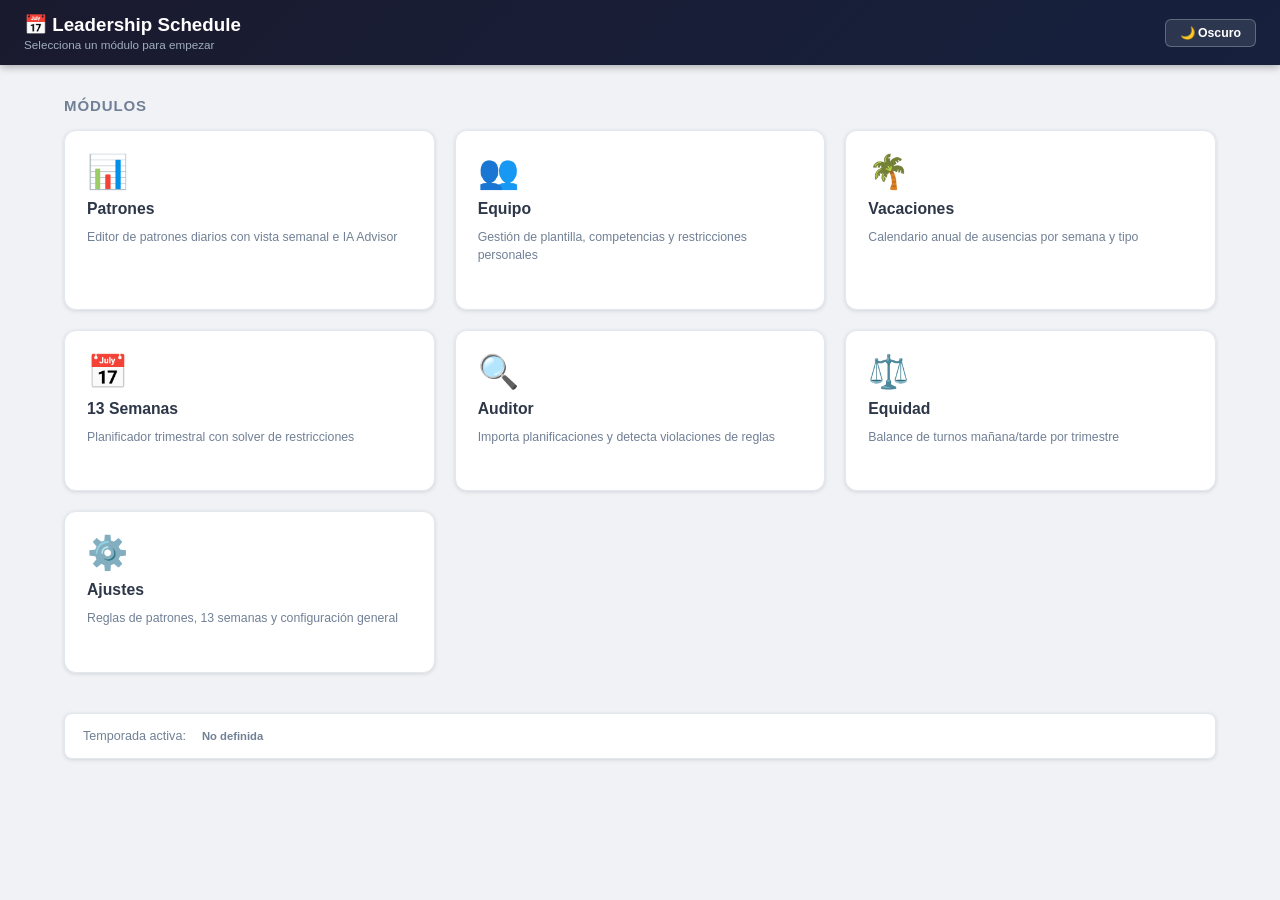
==== index.html @ e6773fd3 "Add macOS installer system: install-mac.command, uninstall-mac.command, icons/icon.svg, and macOS in" ====
<!DOCTYPE html>
<html lang="es" data-theme="light">
<head>
<meta charset="UTF-8">
<meta name="viewport" content="width=device-width, initial-scale=1.0">
<title>🏠 Inicio · Leadership Schedule</title>
<link rel="stylesheet" href="css/index.css">
</head>
<body>

<!-- ===== HEADER ===== -->
<header class="site-header">
  <div>
    <h1>📅 Leadership Schedule</h1>
    <span class="subtitle">Selecciona un módulo para empezar</span>
  </div>
  <div class="header-actions">
    <button class="btn-header" id="theme-toggle">🌙 Oscuro</button>
  </div>
</header>

<!-- ===== MAIN ===== -->
<main class="main">

  <p class="section-title">Módulos</p>

  <!-- ── Cards grid ── -->
  <div class="cards-grid">

    <!-- Patrones -->
    <a class="module-card" href="dashboard.html">
      <div class="card-icon">📊</div>
      <div class="card-title">Patrones</div>
      <div class="card-desc">Editor de patrones diarios con vista semanal e IA Advisor</div>
      <div class="card-arrow">→</div>
    </a>

    <!-- Equipo -->
    <a class="module-card" href="equipo.html">
      <div class="card-icon">👥</div>
      <div class="card-title">Equipo</div>
      <div class="card-desc">Gestión de plantilla, competencias y restricciones personales</div>
      <div class="card-arrow">→</div>
    </a>

    <!-- Vacaciones -->
    <a class="module-card" href="vacaciones.html">
      <div class="card-icon">🌴</div>
      <div class="card-title">Vacaciones</div>
      <div class="card-desc">Calendario anual de ausencias por semana y tipo</div>
      <div class="card-arrow">→</div>
    </a>

    <!-- 13 Semanas -->
    <a class="module-card" href="planificador-13w.html">
      <div class="card-icon">📅</div>
      <div class="card-title">13 Semanas</div>
      <div class="card-desc">Planificador trimestral con solver de restricciones</div>
      <div class="card-arrow">→</div>
    </a>

    <!-- Auditor -->
    <a class="module-card" href="auditor.html">
      <div class="card-icon">🔍</div>
      <div class="card-title">Auditor</div>
      <div class="card-desc">Importa planificaciones y detecta violaciones de reglas</div>
      <div class="card-arrow">→</div>
    </a>

    <!-- Equidad -->
    <a class="module-card" href="equity.html">
      <div class="card-icon">⚖️</div>
      <div class="card-title">Equidad</div>
      <div class="card-desc">Balance de turnos mañana/tarde por trimestre</div>
      <div class="card-arrow">→</div>
    </a>

    <!-- Ajustes (wide card) -->
    <a class="module-card card-settings" href="ajustes.html">
      <div class="card-icon">⚙️</div>
      <div class="card-title">Ajustes</div>
      <div class="card-desc">Reglas de patrones, 13 semanas y configuración general</div>
      <div class="card-arrow">→</div>
    </a>

  </div>

  <!-- ── macOS Install card (only shown on macOS) ── -->
  <div id="mac-install-section" style="display:none;">
    <p class="section-title" style="margin-top:2rem;">Instalación</p>
    <div class="mac-install-card" id="mac-install-card">
      <div class="mac-install-header">
        <span class="mac-install-icon">📥</span>
        <div>
          <div class="mac-install-title">Instalar en Mac</div>
          <div class="mac-install-subtitle">Crea una app nativa en tu Dock</div>
        </div>
      </div>
      <p class="mac-install-desc">
        Instala <strong>Leadership Schedule</strong> como una app real en tu Mac.
        Sin navegador, sin pestañas — abre directamente desde el Dock o Launchpad.
      </p>
      <button class="btn-mac-install" id="btn-mac-install" onclick="downloadInstaller()">
        📥 Instalar en Mac
      </button>
      <div class="mac-install-steps">
        <div class="install-step"><span class="step-num">1</span> Abre el archivo descargado (<code>install-mac.command</code>)</div>
        <div class="install-step"><span class="step-num">2</span> Si macOS bloquea el archivo: Ajustes del Sistema → Privacidad y Seguridad → "Abrir igualmente"</div>
        <div class="install-step"><span class="step-num">3</span> ¡Listo! La app aparece en tu Dock y Launchpad</div>
      </div>
      <div class="mac-install-footer">
        <span>🔄</span>
        <span id="update-check-msg">
          <a href="#" onclick="checkForUpdates(); return false;" style="color:var(--accent);">Buscar actualizaciones</a>
        </span>
      </div>
    </div>
  </div>

  <!-- ── Status bar ── -->
  <div class="status-bar" id="status-bar">
    <div class="status-item">
      <span>Temporada activa:</span>
      <span class="status-badge" id="badge-season">—</span>
    </div>
    <div class="status-item" id="alerts-status" style="display:none;">
      <span>Alertas:</span>
      <span class="status-badge badge-alerts-warn" id="badge-alerts">—</span>
    </div>
    <div class="status-item" id="team-today-status" style="display:none;">
      <span>Equipo hoy:</span>
      <span class="status-badge" id="badge-team-today">—</span>
    </div>
    <div class="status-item" id="pattern-status" style="display:none;">
      <span>Último patrón:</span>
      <span class="status-badge" id="badge-pattern">—</span>
    </div>
  </div>

</main>

<!-- ===== TOAST ===== -->
<div class="toast" id="toast" role="status" aria-live="polite"></div>

<script src="js/config.js"></script>
<script>
(function () {
  'use strict';

  /* ── Theme ──────────────────────────────────────── */
  var LS_THEME = 'app_theme';

  function loadTheme() {
    try {
      var t = localStorage.getItem(LS_THEME) || 'light';
      document.documentElement.setAttribute('data-theme', t);
      document.getElementById('theme-toggle').textContent = t === 'dark' ? '☀️ Claro' : '🌙 Oscuro';
    } catch (e) {}
  }

  function toggleTheme() {
    var html = document.documentElement;
    var isDark = html.getAttribute('data-theme') === 'dark';
    html.setAttribute('data-theme', isDark ? 'light' : 'dark');
    document.getElementById('theme-toggle').textContent = isDark ? '🌙 Oscuro' : '☀️ Claro';
    try { localStorage.setItem(LS_THEME, isDark ? 'light' : 'dark'); } catch (e) {}
  }

  /* ── Status bar ─────────────────────────────────── */
  function renderStatus() {
    try {
      var season = localStorage.getItem('schedule_season') || '';
      var badgeSeason = document.getElementById('badge-season');
      if (season === 'verano') {
        badgeSeason.textContent = '☀️ Verano';
        badgeSeason.className = 'status-badge badge-verano';
      } else if (season === 'invierno') {
        badgeSeason.textContent = '❄️ Invierno';
        badgeSeason.className = 'status-badge badge-invierno';
      } else {
        badgeSeason.textContent = 'No definida';
        badgeSeason.className = 'status-badge';
      }

      // Team today: count people scheduled from schedule_week_plans
      try {
        var weekPlans = localStorage.getItem('schedule_week_plans');
        if (weekPlans) {
          var plans = JSON.parse(weekPlans);
          var today = new Date().getDay(); // 0=Sun,1=Mon...6=Sat
          var dayMap = [null,'lunes','martes','miércoles','jueves','viernes','sábado'];
          var todayKey = dayMap[today];
          if (todayKey && plans[todayKey]) {
            var count = Object.keys(plans[todayKey]).length;
            if (count > 0) {
              var teamEl = document.getElementById('team-today-status');
              var teamBadge = document.getElementById('badge-team-today');
              if (teamEl && teamBadge) {
                teamBadge.textContent = count + ' personas';
                teamEl.style.display = '';
              }
            }
          }
        }
      } catch(e2) {}

      // Last pattern generation
      try {
        var lastPattern = localStorage.getItem('schedule_last_generated');
        if (lastPattern) {
          var patEl = document.getElementById('pattern-status');
          var patBadge = document.getElementById('badge-pattern');
          if (patEl && patBadge) {
            var d = new Date(lastPattern);
            patBadge.textContent = d.toLocaleDateString('es-ES', { day: '2-digit', month: 'short' });
            patEl.style.display = '';
          }
        }
      } catch(e3) {}
    } catch (e) {}
  }

  /* ── Toast ──────────────────────────────────────── */
  var toastTimer = null;
  function showToast(msg) {
    var t = document.getElementById('toast');
    t.textContent = msg;
    t.classList.add('show');
    clearTimeout(toastTimer);
    toastTimer = setTimeout(function () { t.classList.remove('show'); }, 2800);
  }

  /* ── macOS Detection & Installer ────────────────── */
  function isMacOS() {
    return /Mac/.test(navigator.platform) ||
           navigator.userAgent.indexOf('Mac OS X') !== -1;
  }

  function downloadInstaller() {
    var a = document.createElement('a');
    a.href = 'install-mac.command';
    a.download = 'install-mac.command';
    document.body.appendChild(a);
    a.click();
    document.body.removeChild(a);
    showToast('📥 Descargando instalador...');
  }

  function checkForUpdates() {
    var msgEl = document.getElementById('update-check-msg');
    if (!msgEl) return;
    msgEl.textContent = '🔄 Comprobando...';
    var apiUrl = 'https://api.github.com/repos/diegorivero-debug/Patrones-schedule/commits/main';
    fetch(apiUrl)
      .then(function(r) { return r.json(); })
      .then(function(data) {
        if (!data || !data.sha) { throw new Error('no data'); }
        msgEl.innerHTML = '✅ Versión actual. <a href="#" onclick="checkForUpdates();return false;" style="color:var(--accent);">Volver a comprobar</a>';
        showToast('✅ La app está actualizada');
      })
      .catch(function() {
        msgEl.innerHTML = '⚠️ Sin conexión. <a href="#" onclick="checkForUpdates();return false;" style="color:var(--accent);">Reintentar</a>';
      });
  }

  /* ── Init ───────────────────────────────────────── */
  document.addEventListener('DOMContentLoaded', function () {
    loadTheme();
    renderStatus();
    document.getElementById('theme-toggle').addEventListener('click', toggleTheme);
    if (isMacOS()) {
      var sec = document.getElementById('mac-install-section');
      if (sec) { sec.style.display = ''; }
    }
  });

})();
</script>
</body>
</html>
---- css/index.css ----
/* ===== INDEX.CSS — Hub central de navegación ===== */
/* Patrones-schedule · Fase 1 */

/* ── Variables (same design system) ───────────────── */
:root {
  --primary: #1a1a2e;
  --primary-light: #16213e;
  --accent: #2b6cb0;
  --accent-light: #bee3f8;
  --surface: #fff;
  --surface-alt: #f7fafc;
  --bg: #f0f2f5;
  --border: #e2e8f0;
  --text: #2d3748;
  --text-muted: #718096;
  --text-light: #a0aec0;
  --green: #276749;
  --red: #e53e3e;
  --orange: #dd6b20;
  --yellow: #d69e2e;
  --radius: 8px;
  --shadow: 0 1px 4px rgba(0,0,0,0.12);
  --shadow-lg: 0 4px 16px rgba(0,0,0,0.18);
}
[data-theme="dark"] {
  --primary: #0d0d1a;
  --primary-light: #0a0f1e;
  --surface: #1a202c;
  --surface-alt: #2d3748;
  --bg: #171923;
  --border: #4a5568;
  --text: #e2e8f0;
  --text-muted: #a0aec0;
  --text-light: #718096;
}

/* ── Reset & Base ─────────────────────────────────── */
*, *::before, *::after { box-sizing: border-box; margin: 0; padding: 0; }
html { font-size: 15px; }
body {
  font-family: -apple-system, BlinkMacSystemFont, 'Segoe UI', Roboto, sans-serif;
  background: var(--bg);
  color: var(--text);
  min-height: 100vh;
  transition: background 0.2s, color 0.2s;
}
a { color: inherit; text-decoration: none; }
button { cursor: pointer; font-family: inherit; }

/* ── Header ──────────────────────────────────────── */
.site-header {
  background: linear-gradient(135deg, var(--primary) 0%, var(--primary-light) 100%);
  color: #fff;
  padding: 14px 24px;
  display: flex;
  align-items: center;
  justify-content: space-between;
  gap: 12px;
  box-shadow: 0 2px 8px rgba(0,0,0,.3);
  position: sticky;
  top: 0;
  z-index: 100;
}
.site-header h1 { font-size: 1.25rem; font-weight: 700; }
.site-header .subtitle { font-size: 0.78rem; color: var(--text-light); margin-top: 2px; display: block; }
.header-actions { display: flex; align-items: center; gap: 8px; }
.btn-header {
  padding: 6px 14px;
  border-radius: 6px;
  border: 1px solid rgba(255,255,255,.25);
  background: rgba(255,255,255,.1);
  color: #fff;
  font-size: 0.82rem;
  font-weight: 600;
  cursor: pointer;
  transition: background .15s;
  white-space: nowrap;
}
.btn-header:hover { background: rgba(255,255,255,.2); }

/* ── Main ────────────────────────────────────────── */
.main {
  padding: 32px 24px 60px;
  max-width: 1200px;
  margin: 0 auto;
}

/* ── Section title ───────────────────────────────── */
.section-title {
  font-size: 1rem;
  font-weight: 700;
  color: var(--text-muted);
  text-transform: uppercase;
  letter-spacing: .06em;
  margin-bottom: 16px;
}

/* ── Cards grid ──────────────────────────────────── */
.cards-grid {
  display: grid;
  grid-template-columns: repeat(3, 1fr);
  gap: 20px;
  margin-bottom: 40px;
}

@media (max-width: 900px) {
  .cards-grid { grid-template-columns: repeat(2, 1fr); }
}
@media (max-width: 560px) {
  .cards-grid { grid-template-columns: 1fr; }
  .main { padding: 20px 16px 40px; }
}

/* ── Module card ─────────────────────────────────── */
.module-card {
  background: var(--surface);
  border: 1px solid var(--border);
  border-radius: 12px;
  padding: 24px 22px 20px;
  display: flex;
  flex-direction: column;
  gap: 10px;
  box-shadow: var(--shadow);
  transition: box-shadow .2s, transform .15s, border-color .15s;
  cursor: pointer;
  position: relative;
  overflow: hidden;
}
.module-card:hover {
  box-shadow: var(--shadow-lg);
  transform: translateY(-2px);
  border-color: var(--accent-light);
}
.module-card:active { transform: translateY(0); }

/* Accent top bar */
.module-card::before {
  content: '';
  position: absolute;
  top: 0; left: 0; right: 0;
  height: 3px;
  background: var(--accent);
  opacity: 0;
  transition: opacity .2s;
}
.module-card:hover::before { opacity: 1; }

/* Settings card — different accent */
.module-card.card-settings::before { background: #553c9a; }
.module-card.card-settings:hover { border-color: #d6bcfa; }

.card-icon {
  font-size: 2.2rem;
  line-height: 1;
  margin-bottom: 2px;
}
.card-title {
  font-size: 1.05rem;
  font-weight: 700;
  color: var(--text);
}
.card-desc {
  font-size: .82rem;
  color: var(--text-muted);
  line-height: 1.5;
  flex: 1;
}
.card-arrow {
  font-size: .8rem;
  color: var(--accent);
  font-weight: 700;
  align-self: flex-end;
  opacity: 0;
  transition: opacity .2s, transform .2s;
}
.module-card:hover .card-arrow {
  opacity: 1;
  transform: translateX(3px);
}
.card-settings .card-arrow { color: #553c9a; }

/* ── Status footer ───────────────────────────────── */
.status-bar {
  display: flex;
  align-items: center;
  gap: 16px;
  flex-wrap: wrap;
  padding: 14px 18px;
  background: var(--surface);
  border: 1px solid var(--border);
  border-radius: var(--radius);
  box-shadow: var(--shadow);
  font-size: .84rem;
  color: var(--text-muted);
}
.status-item {
  display: flex;
  align-items: center;
  gap: 6px;
}
.status-badge {
  display: inline-block;
  padding: 2px 10px;
  border-radius: 99px;
  font-size: .75rem;
  font-weight: 700;
}
.badge-verano  { background: #fefcbf; color: #975a16; }
.badge-invierno { background: #ebf8ff; color: #2b6cb0; }
.badge-alerts-ok  { background: #f0fff4; color: #276749; }
.badge-alerts-warn { background: #fff5f5; color: #c53030; }

/* ── Toast ───────────────────────────────────────── */
.toast {
  position: fixed;
  bottom: 24px;
  left: 50%;
  transform: translateX(-50%) translateY(12px);
  background: #2d3748;
  color: #fff;
  padding: 10px 22px;
  border-radius: 8px;
  font-size: .88rem;
  font-weight: 600;
  pointer-events: none;
  opacity: 0;
  transition: opacity .25s, transform .25s;
  z-index: 999;
  white-space: nowrap;
}
.toast.show {
  opacity: 1;
  transform: translateX(-50%) translateY(0);
}

/* ── macOS Install card ───────────────────────────── */
.mac-install-card {
  background: var(--surface);
  border: 1.5px solid var(--accent-light);
  border-radius: 14px;
  padding: 28px 28px 22px;
  box-shadow: 0 2px 12px rgba(43,108,176,.12);
  max-width: 640px;
  position: relative;
  overflow: hidden;
}
.mac-install-card::before {
  content: '';
  position: absolute;
  top: 0; left: 0; right: 0;
  height: 3px;
  background: linear-gradient(90deg, #1a73e8, #0d47a1);
}
.mac-install-header {
  display: flex;
  align-items: center;
  gap: 16px;
  margin-bottom: 14px;
}
.mac-install-icon {
  font-size: 2.4rem;
  line-height: 1;
}
.mac-install-title {
  font-size: 1.15rem;
  font-weight: 700;
  color: var(--text);
}
.mac-install-subtitle {
  font-size: .82rem;
  color: var(--text-muted);
  margin-top: 2px;
}
.mac-install-desc {
  font-size: .88rem;
  color: var(--text-muted);
  line-height: 1.6;
  margin-bottom: 18px;
}
.btn-mac-install {
  display: inline-flex;
  align-items: center;
  gap: 8px;
  padding: 11px 24px;
  background: linear-gradient(135deg, #1a73e8, #0d47a1);
  color: #fff;
  border: none;
  border-radius: 8px;
  font-size: .95rem;
  font-weight: 700;
  cursor: pointer;
  transition: opacity .2s, transform .15s;
  margin-bottom: 22px;
}
.btn-mac-install:hover { opacity: .9; transform: translateY(-1px); }
.btn-mac-install:active { transform: translateY(0); }
.mac-install-steps {
  display: flex;
  flex-direction: column;
  gap: 10px;
  margin-bottom: 18px;
}
.install-step {
  display: flex;
  align-items: flex-start;
  gap: 10px;
  font-size: .84rem;
  color: var(--text-muted);
  line-height: 1.5;
}
.step-num {
  display: inline-flex;
  align-items: center;
  justify-content: center;
  min-width: 22px;
  height: 22px;
  border-radius: 50%;
  background: var(--accent-light);
  color: var(--accent);
  font-size: .75rem;
  font-weight: 700;
  flex-shrink: 0;
}
.install-step code {
  background: var(--surface-alt);
  border: 1px solid var(--border);
  border-radius: 4px;
  padding: 1px 5px;
  font-size: .8rem;
  font-family: 'SF Mono', Menlo, Consolas, monospace;
}
.mac-install-footer {
  display: flex;
  align-items: center;
  gap: 8px;
  font-size: .82rem;
  color: var(--text-muted);
  padding-top: 14px;
  border-top: 1px solid var(--border);
}
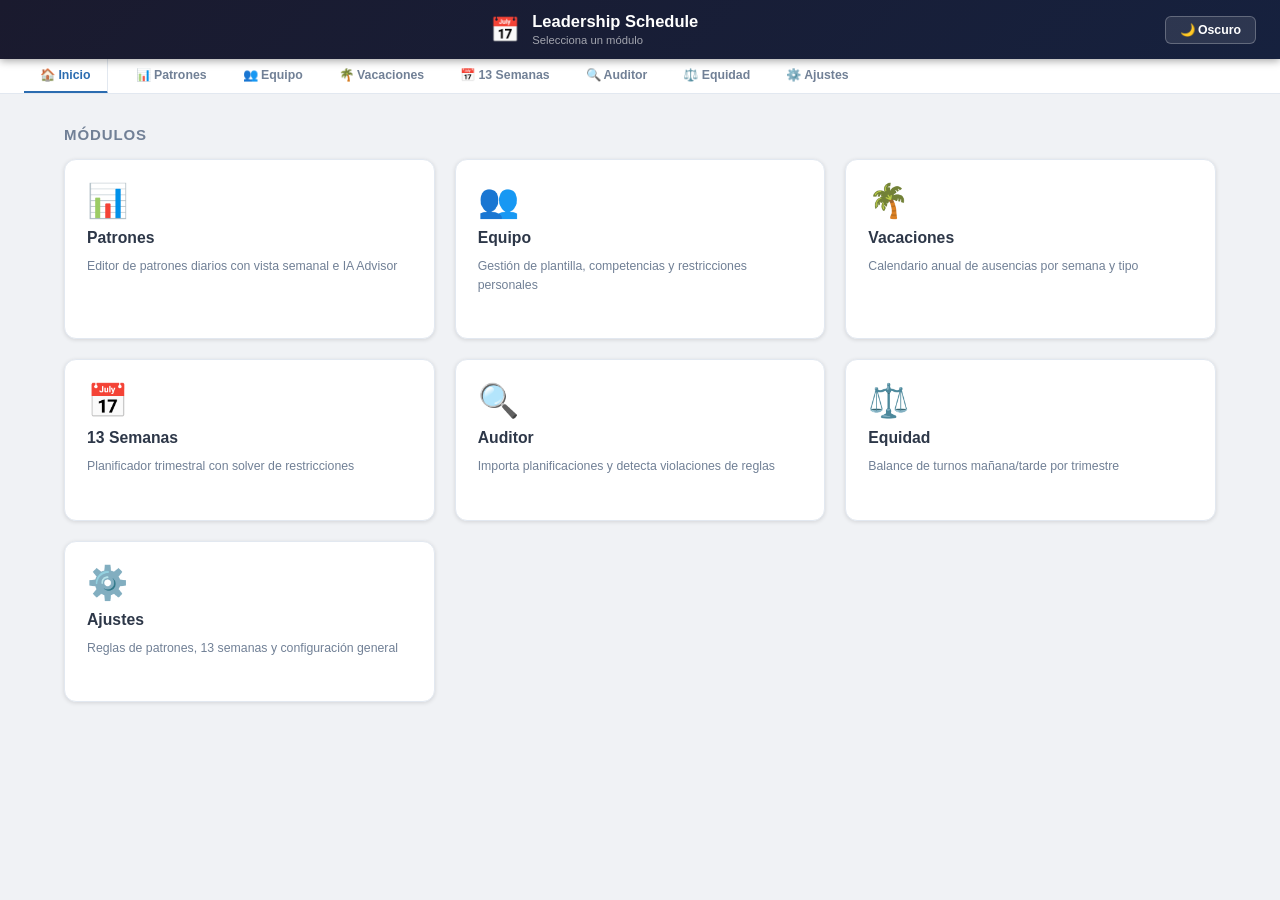
==== commit 281dcc9c: "feat: redesign navigation - create nav.css and update all HTML pages Agent-Logs-Url: https://github." ====
--- a/index.html
+++ b/index.html
@@ -3,21 +3,39 @@
 <head>
 <meta charset="UTF-8">
 <meta name="viewport" content="width=device-width, initial-scale=1.0">
+<meta name="theme-color" content="#1a1a2e">
+<link rel="manifest" href="manifest.webmanifest">
 <title>🏠 Inicio · Leadership Schedule</title>
+<link rel="stylesheet" href="css/nav.css">
 <link rel="stylesheet" href="css/index.css">
 </head>
 <body>
 
 <!-- ===== HEADER ===== -->
-<header class="site-header">
-  <div>
-    <h1>📅 Leadership Schedule</h1>
-    <span class="subtitle">Selecciona un módulo para empezar</span>
-  </div>
-  <div class="header-actions">
+<header class="app-header">
+  <div class="app-header-left">
+    <span class="app-logo">📅</span>
+    <div>
+      <h1 class="app-title">Leadership Schedule</h1>
+      <span class="app-subtitle">Selecciona un módulo</span>
+    </div>
+  </div>
+  <div class="app-header-right">
     <button class="btn-header" id="theme-toggle">🌙 Oscuro</button>
   </div>
 </header>
+
+<!-- NAV BAR -->
+<nav class="app-nav">
+  <a class="nav-btn nav-home active" href="index.html">🏠 Inicio</a>
+  <a class="nav-btn" href="dashboard.html">📊 Patrones</a>
+  <a class="nav-btn" href="equipo.html">👥 Equipo</a>
+  <a class="nav-btn" href="vacaciones.html">🌴 Vacaciones</a>
+  <a class="nav-btn" href="planificador-13w.html">📅 13 Semanas</a>
+  <a class="nav-btn" href="auditor.html">🔍 Auditor</a>
+  <a class="nav-btn" href="equity.html">⚖️ Equidad</a>
+  <a class="nav-btn" href="ajustes.html">⚙️ Ajustes</a>
+</nav>
 
 <!-- ===== MAIN ===== -->
 <main class="main">
@@ -117,26 +135,6 @@
     </div>
   </div>
 
-  <!-- ── Status bar ── -->
-  <div class="status-bar" id="status-bar">
-    <div class="status-item">
-      <span>Temporada activa:</span>
-      <span class="status-badge" id="badge-season">—</span>
-    </div>
-    <div class="status-item" id="alerts-status" style="display:none;">
-      <span>Alertas:</span>
-      <span class="status-badge badge-alerts-warn" id="badge-alerts">—</span>
-    </div>
-    <div class="status-item" id="team-today-status" style="display:none;">
-      <span>Equipo hoy:</span>
-      <span class="status-badge" id="badge-team-today">—</span>
-    </div>
-    <div class="status-item" id="pattern-status" style="display:none;">
-      <span>Último patrón:</span>
-      <span class="status-badge" id="badge-pattern">—</span>
-    </div>
-  </div>
-
 </main>
 
 <!-- ===== TOAST ===== -->
@@ -164,60 +162,6 @@
     html.setAttribute('data-theme', isDark ? 'light' : 'dark');
     document.getElementById('theme-toggle').textContent = isDark ? '🌙 Oscuro' : '☀️ Claro';
     try { localStorage.setItem(LS_THEME, isDark ? 'light' : 'dark'); } catch (e) {}
-  }
-
-  /* ── Status bar ─────────────────────────────────── */
-  function renderStatus() {
-    try {
-      var season = localStorage.getItem('schedule_season') || '';
-      var badgeSeason = document.getElementById('badge-season');
-      if (season === 'verano') {
-        badgeSeason.textContent = '☀️ Verano';
-        badgeSeason.className = 'status-badge badge-verano';
-      } else if (season === 'invierno') {
-        badgeSeason.textContent = '❄️ Invierno';
-        badgeSeason.className = 'status-badge badge-invierno';
-      } else {
-        badgeSeason.textContent = 'No definida';
-        badgeSeason.className = 'status-badge';
-      }
-
-      // Team today: count people scheduled from schedule_week_plans
-      try {
-        var weekPlans = localStorage.getItem('schedule_week_plans');
-        if (weekPlans) {
-          var plans = JSON.parse(weekPlans);
-          var today = new Date().getDay(); // 0=Sun,1=Mon...6=Sat
-          var dayMap = [null,'lunes','martes','miércoles','jueves','viernes','sábado'];
-          var todayKey = dayMap[today];
-          if (todayKey && plans[todayKey]) {
-            var count = Object.keys(plans[todayKey]).length;
-            if (count > 0) {
-              var teamEl = document.getElementById('team-today-status');
-              var teamBadge = document.getElementById('badge-team-today');
-              if (teamEl && teamBadge) {
-                teamBadge.textContent = count + ' personas';
-                teamEl.style.display = '';
-              }
-            }
-          }
-        }
-      } catch(e2) {}
-
-      // Last pattern generation
-      try {
-        var lastPattern = localStorage.getItem('schedule_last_generated');
-        if (lastPattern) {
-          var patEl = document.getElementById('pattern-status');
-          var patBadge = document.getElementById('badge-pattern');
-          if (patEl && patBadge) {
-            var d = new Date(lastPattern);
-            patBadge.textContent = d.toLocaleDateString('es-ES', { day: '2-digit', month: 'short' });
-            patEl.style.display = '';
-          }
-        }
-      } catch(e3) {}
-    } catch (e) {}
   }
 
   /* ── Toast ──────────────────────────────────────── */
@@ -232,18 +176,44 @@
 
   /* ── macOS Detection & Installer ────────────────── */
   function isMacOS() {
-    return /Mac/.test(navigator.platform) ||
-           navigator.userAgent.indexOf('Mac OS X') !== -1;
+    // navigator.userAgentData is the modern API (Chrome 90+)
+    // Fallback to userAgent for Firefox and Safari
+    if (navigator.userAgentData && navigator.userAgentData.platform) {
+      return /mac/i.test(navigator.userAgentData.platform);
+    }
+    return /Mac OS X/.test(navigator.userAgent);
   }
 
   function downloadInstaller() {
-    var a = document.createElement('a');
-    a.href = 'install-mac.command';
-    a.download = 'install-mac.command';
-    document.body.appendChild(a);
-    a.click();
-    document.body.removeChild(a);
+    var btn = document.getElementById('btn-mac-install');
+    if (btn) { btn.disabled = true; btn.textContent = '⏳ Descargando...'; }
     showToast('📥 Descargando instalador...');
+
+    var url = 'https://raw.githubusercontent.com/diegorivero-debug/Patrones-schedule/main/install-mac.command';
+    fetch(url)
+      .then(function(r) {
+        if (!r.ok) throw new Error('HTTP ' + r.status);
+        return r.blob();
+      })
+      .then(function(blob) {
+        var blobUrl = URL.createObjectURL(blob);
+        var a = document.createElement('a');
+        a.href = blobUrl;
+        a.download = 'install-mac.command';
+        document.body.appendChild(a);
+        a.click();
+        document.body.removeChild(a);
+        setTimeout(function() { URL.revokeObjectURL(blobUrl); }, 10000); // 10 s: enough for the browser to start the download
+        if (btn) { btn.disabled = false; btn.textContent = '📥 Instalar en Mac'; }
+        showToast('✅ Instalador descargado. Ábrelo desde Descargas.');
+      })
+      .catch(function(err) {
+        console.error('downloadInstaller: fetch failed, falling back to window.open', err);
+        // Fallback: open directly in new tab so the user can save it manually
+        window.open(url, '_blank');
+        if (btn) { btn.disabled = false; btn.textContent = '📥 Instalar en Mac'; }
+        showToast('📥 Abierto en nueva pestaña. Guárdalo con Cmd+S.');
+      });
   }
 
   function checkForUpdates() {
@@ -255,8 +225,10 @@
       .then(function(r) { return r.json(); })
       .then(function(data) {
         if (!data || !data.sha) { throw new Error('no data'); }
-        msgEl.innerHTML = '✅ Versión actual. <a href="#" onclick="checkForUpdates();return false;" style="color:var(--accent);">Volver a comprobar</a>';
-        showToast('✅ La app está actualizada');
+        var sha = data.sha.slice(0, 7);
+        var date = data.commit && data.commit.author ? new Date(data.commit.author.date).toLocaleDateString('es-ES') : '';
+        msgEl.innerHTML = '✅ Última versión: <strong>' + sha + '</strong>' + (date ? ' (' + date + ')' : '') +
+          '. <a href="#" onclick="downloadInstaller();return false;" style="color:var(--accent);">Reinstalar para actualizar</a>';
       })
       .catch(function() {
         msgEl.innerHTML = '⚠️ Sin conexión. <a href="#" onclick="checkForUpdates();return false;" style="color:var(--accent);">Reintentar</a>';
@@ -266,7 +238,6 @@
   /* ── Init ───────────────────────────────────────── */
   document.addEventListener('DOMContentLoaded', function () {
     loadTheme();
-    renderStatus();
     document.getElementById('theme-toggle').addEventListener('click', toggleTheme);
     if (isMacOS()) {
       var sec = document.getElementById('mac-install-section');
@@ -276,5 +247,7 @@
 
 })();
 </script>
+<script src="js/command-palette.js"></script>
+<script src="js/pwa.js"></script>
 </body>
 </html>
--- a/css/nav.css
+++ b/css/nav.css
@@ -0,0 +1,187 @@
+/* ===== NAV.CSS — Sistema de navegación compartido ===== */
+/* Incluir en TODAS las páginas junto con el CSS específico */
+
+/* ── App Header ────────────────────────────────────── */
+.app-header {
+  background: linear-gradient(135deg, #1a1a2e 0%, #16213e 100%);
+  color: #fff;
+  padding: 12px 24px;
+  display: flex;
+  align-items: center;
+  justify-content: space-between;
+  gap: 12px;
+  box-shadow: 0 2px 8px rgba(0,0,0,.35);
+  position: sticky;
+  top: 0;
+  z-index: 200;
+}
+
+.app-header-left {
+  display: flex;
+  align-items: center;
+  gap: 12px;
+}
+
+.app-logo {
+  font-size: 1.6rem;
+  line-height: 1;
+  flex-shrink: 0;
+}
+
+.app-title {
+  font-size: 1.1rem;
+  font-weight: 700;
+  color: #fff;
+  line-height: 1.2;
+  margin: 0;
+}
+
+.app-subtitle {
+  font-size: 0.75rem;
+  color: rgba(255,255,255,0.6);
+  display: block;
+  margin-top: 1px;
+  line-height: 1.3;
+}
+
+.app-header-right {
+  display: flex;
+  align-items: center;
+  gap: 8px;
+  flex-shrink: 0;
+}
+
+/* ── Header buttons (inside .app-header) ───────────── */
+.app-header .btn-header {
+  padding: 6px 14px;
+  border-radius: 6px;
+  border: 1px solid rgba(255,255,255,.25);
+  background: rgba(255,255,255,.1);
+  color: #fff;
+  font-size: 0.82rem;
+  font-weight: 600;
+  cursor: pointer;
+  transition: background .15s;
+  text-decoration: none;
+  white-space: nowrap;
+  display: inline-flex;
+  align-items: center;
+  gap: 4px;
+}
+.app-header .btn-header:hover { background: rgba(255,255,255,.22); }
+
+/* Season toggle inside header */
+.app-header .season-toggle {
+  display: flex;
+  gap: 4px;
+}
+.app-header .season-btn {
+  padding: 5px 12px;
+  border-radius: 5px;
+  border: 1px solid rgba(255,255,255,.2);
+  background: rgba(255,255,255,.08);
+  color: rgba(255,255,255,.75);
+  font-size: 0.78rem;
+  font-weight: 600;
+  cursor: pointer;
+  transition: background .15s, color .15s;
+  white-space: nowrap;
+}
+.app-header .season-btn:hover {
+  background: rgba(255,255,255,.18);
+  color: #fff;
+}
+.app-header .season-btn.active {
+  background: rgba(255,255,255,.22);
+  color: #fff;
+  border-color: rgba(255,255,255,.4);
+}
+
+/* ── App Nav ────────────────────────────────────────── */
+.app-nav {
+  background: var(--surface, #fff);
+  border-bottom: 1px solid var(--border, #e2e8f0);
+  padding: 0 24px;
+  display: flex;
+  gap: 4px;
+  overflow-x: auto;
+  scrollbar-width: none;
+}
+.app-nav::-webkit-scrollbar { display: none; }
+
+/* ── Nav buttons ────────────────────────────────────── */
+.app-nav .nav-btn {
+  padding: 9px 16px;
+  font-size: 0.82rem;
+  font-weight: 600;
+  color: var(--text-muted, #718096);
+  background: transparent;
+  border: none;
+  border-bottom: 3px solid transparent;
+  border-radius: 0;
+  text-decoration: none;
+  display: inline-block;
+  white-space: nowrap;
+  cursor: pointer;
+  transition: background .15s, color .15s;
+  margin-bottom: -1px;
+}
+.app-nav .nav-btn:hover {
+  background: var(--surface-alt, #f7fafc);
+  color: var(--text, #2d3748);
+}
+.app-nav .nav-btn.active {
+  color: var(--accent, #2b6cb0);
+  border-bottom: 3px solid var(--accent, #2b6cb0);
+  background: transparent;
+}
+
+/* ── Home button separator ─────────────────────────── */
+.app-nav .nav-btn.nav-home {
+  margin-right: 8px;
+  padding-right: 16px;
+  border-right: 1px solid var(--border, #e2e8f0);
+}
+
+/* ── Toast ────────────────────────────────────────── */
+.toast {
+  position: fixed;
+  bottom: 24px;
+  left: 50%;
+  transform: translateX(-50%) translateY(12px);
+  background: #2d3748;
+  color: #fff;
+  padding: 10px 22px;
+  border-radius: 8px;
+  font-size: .88rem;
+  font-weight: 600;
+  pointer-events: none;
+  opacity: 0;
+  transition: opacity .25s, transform .25s;
+  z-index: 999;
+  white-space: nowrap;
+}
+.toast.show {
+  opacity: 1;
+  transform: translateX(-50%) translateY(0);
+}
+
+/* ── Dark mode ───────────────────────────────────────── */
+[data-theme="dark"] .app-nav {
+  background: var(--surface, #1a202c);
+  border-bottom-color: var(--border, #4a5568);
+}
+[data-theme="dark"] .app-nav .nav-btn:hover {
+  background: var(--surface-alt, #2d3748);
+}
+[data-theme="dark"] .app-nav .nav-btn.nav-home {
+  border-right-color: var(--border, #4a5568);
+}
+
+/* ── Responsive mobile ──────────────────────────────── */
+@media (max-width: 640px) {
+  .app-nav { padding: 0 12px; }
+  .app-nav .nav-btn { padding: 8px 10px; font-size: 0.76rem; }
+  .app-header { padding: 10px 16px; }
+  .app-title { font-size: 1rem; }
+}
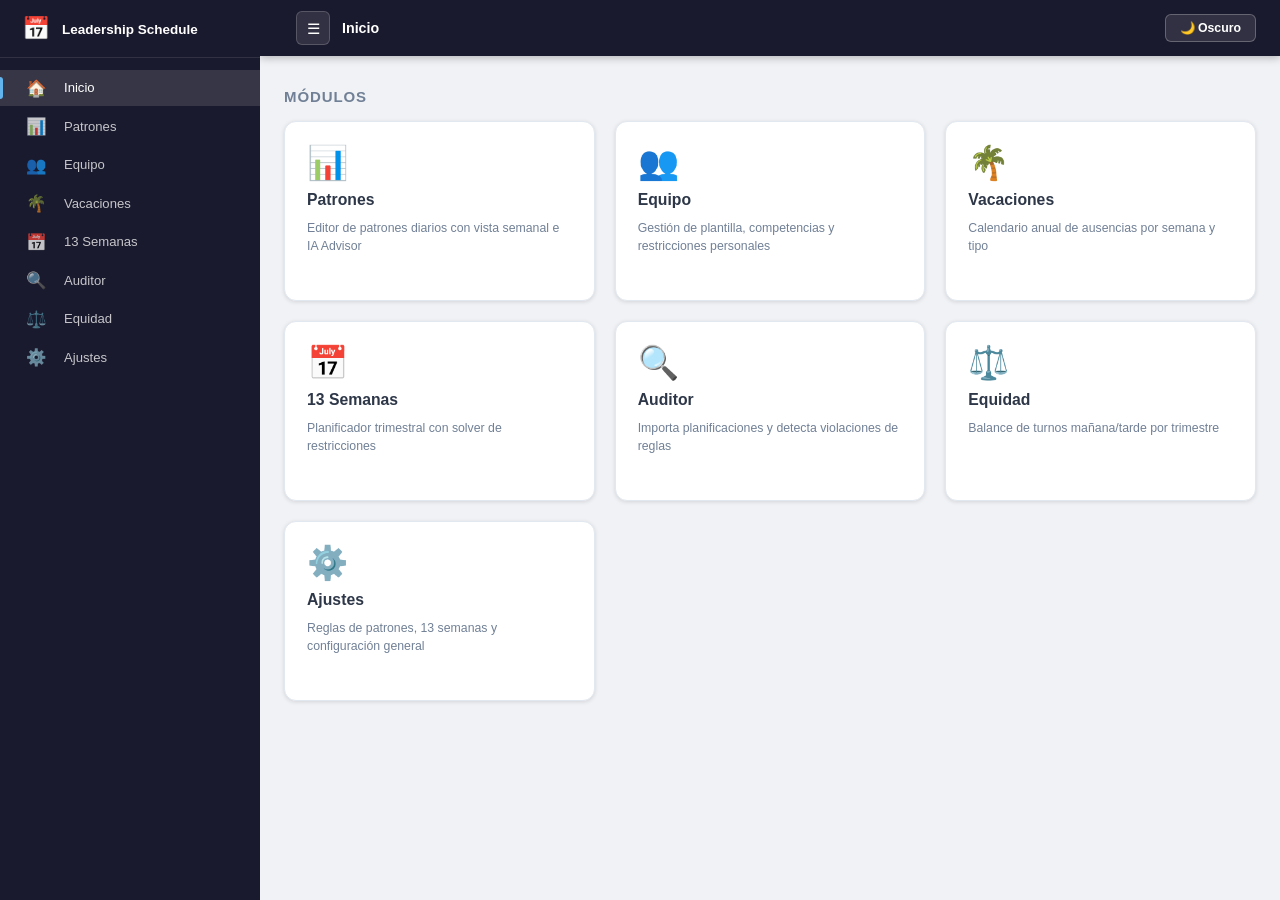
==== commit 44ca5998: "feat: implement App Shell with collapsible sidebar (Fase 1 UI redesign) Agent-Logs-Url: https://gith" ====
--- a/index.html
+++ b/index.html
@@ -6,36 +6,69 @@
 <meta name="theme-color" content="#1a1a2e">
 <link rel="manifest" href="manifest.webmanifest">
 <title>🏠 Inicio · Leadership Schedule</title>
+<link rel="stylesheet" href="css/ui-tokens.css">
+<link rel="stylesheet" href="css/app-shell.css">
 <link rel="stylesheet" href="css/nav.css">
 <link rel="stylesheet" href="css/index.css">
 </head>
 <body>
 
-<!-- ===== HEADER ===== -->
-<header class="app-header">
-  <div class="app-header-left">
-    <span class="app-logo">📅</span>
-    <div>
-      <h1 class="app-title">Leadership Schedule</h1>
-      <span class="app-subtitle">Selecciona un módulo</span>
-    </div>
-  </div>
-  <div class="app-header-right">
+<!-- ===== APP SHELL ===== -->
+<div class="app-shell">
+
+<!-- SIDEBAR -->
+<aside class="app-sidebar" id="app-sidebar">
+  <div class="sidebar-header">
+    <span class="sidebar-logo">📅</span>
+    <span class="sidebar-brand">Leadership Schedule</span>
+  </div>
+  <nav class="sidebar-nav" aria-label="Navegación principal">
+    <a class="sidebar-link active" href="index.html" data-tooltip="Inicio" title="Inicio">
+      <span class="sidebar-icon">🏠</span>
+      <span class="sidebar-label">Inicio</span>
+    </a>
+    <a class="sidebar-link" href="dashboard.html" data-tooltip="Patrones" title="Patrones">
+      <span class="sidebar-icon">📊</span>
+      <span class="sidebar-label">Patrones</span>
+    </a>
+    <a class="sidebar-link" href="equipo.html" data-tooltip="Equipo" title="Equipo">
+      <span class="sidebar-icon">👥</span>
+      <span class="sidebar-label">Equipo</span>
+    </a>
+    <a class="sidebar-link" href="vacaciones.html" data-tooltip="Vacaciones" title="Vacaciones">
+      <span class="sidebar-icon">🌴</span>
+      <span class="sidebar-label">Vacaciones</span>
+    </a>
+    <a class="sidebar-link" href="planificador-13w.html" data-tooltip="13 Semanas" title="13 Semanas">
+      <span class="sidebar-icon">📅</span>
+      <span class="sidebar-label">13 Semanas</span>
+    </a>
+    <a class="sidebar-link" href="auditor.html" data-tooltip="Auditor" title="Auditor">
+      <span class="sidebar-icon">🔍</span>
+      <span class="sidebar-label">Auditor</span>
+    </a>
+    <a class="sidebar-link" href="equity.html" data-tooltip="Equidad" title="Equidad">
+      <span class="sidebar-icon">⚖️</span>
+      <span class="sidebar-label">Equidad</span>
+    </a>
+    <a class="sidebar-link" href="ajustes.html" data-tooltip="Ajustes" title="Ajustes">
+      <span class="sidebar-icon">⚙️</span>
+      <span class="sidebar-label">Ajustes</span>
+    </a>
+  </nav>
+</aside>
+
+<!-- CONTENT COLUMN -->
+<div class="app-content">
+
+<!-- TOPBAR -->
+<header class="app-topbar">
+  <button class="sidebar-toggle" id="sidebar-toggle" aria-label="Colapsar menú" aria-expanded="true" title="Colapsar menú">☰</button>
+  <span class="topbar-title">Inicio</span>
+  <div class="topbar-right">
     <button class="btn-header" id="theme-toggle">🌙 Oscuro</button>
   </div>
 </header>
-
-<!-- NAV BAR -->
-<nav class="app-nav">
-  <a class="nav-btn nav-home active" href="index.html">🏠 Inicio</a>
-  <a class="nav-btn" href="dashboard.html">📊 Patrones</a>
-  <a class="nav-btn" href="equipo.html">👥 Equipo</a>
-  <a class="nav-btn" href="vacaciones.html">🌴 Vacaciones</a>
-  <a class="nav-btn" href="planificador-13w.html">📅 13 Semanas</a>
-  <a class="nav-btn" href="auditor.html">🔍 Auditor</a>
-  <a class="nav-btn" href="equity.html">⚖️ Equidad</a>
-  <a class="nav-btn" href="ajustes.html">⚙️ Ajustes</a>
-</nav>
 
 <!-- ===== MAIN ===== -->
 <main class="main">
@@ -249,5 +282,9 @@
 </script>
 <script src="js/command-palette.js"></script>
 <script src="js/pwa.js"></script>
+<script src="js/app-shell.js"></script>
+
+</div><!-- /.app-content -->
+</div><!-- /.app-shell -->
 </body>
 </html>
--- a/css/ui-tokens.css
+++ b/css/ui-tokens.css
@@ -0,0 +1,43 @@
+/* ===== UI-TOKENS.CSS — Design tokens for the App Shell ===== */
+/* Included on every page via app-shell.css */
+
+:root {
+  /* ── Layout ─────────────────────────────── */
+  --sidebar-w:           260px;
+  --sidebar-w-collapsed:  72px;
+  --topbar-h:             56px;
+
+  /* ── Spacing scale ──────────────────────── */
+  --space-1:  8px;
+  --space-2: 12px;
+  --space-3: 16px;
+  --space-4: 24px;
+  --space-5: 32px;
+  --space-6: 48px;
+
+  /* ── Sidebar colours (light) ────────────── */
+  --sidebar-bg:         #1a1a2e;
+  --sidebar-bg-hover:   rgba(255,255,255,.07);
+  --sidebar-bg-active:  rgba(255,255,255,.12);
+  --sidebar-text:       rgba(255,255,255,.75);
+  --sidebar-text-active:#fff;
+  --sidebar-border:     rgba(255,255,255,.1);
+  --sidebar-accent:     #63b3ed;  /* active indicator bar */
+
+  /* ── Topbar colours (light) ─────────────── */
+  --topbar-bg:    #1a1a2e;
+  --topbar-text:  #fff;
+  --topbar-border:rgba(255,255,255,.08);
+
+  /* ── Transition ─────────────────────────── */
+  --sidebar-transition: width .22s cubic-bezier(.4,0,.2,1);
+  --fade-transition:    opacity .18s ease, transform .18s ease;
+}
+
+/* Dark mode — sidebar is already dark, topbar same; page bg adjusts */
+[data-theme="dark"] {
+  --sidebar-bg:        #111827;
+  --sidebar-bg-hover:  rgba(255,255,255,.08);
+  --sidebar-bg-active: rgba(255,255,255,.14);
+  --topbar-bg:         #111827;
+}
--- a/css/app-shell.css
+++ b/css/app-shell.css
@@ -0,0 +1,348 @@
+/* ===== APP-SHELL.CSS — Universal sidebar + topbar layout ===== */
+/* Depends on: ui-tokens.css (included first)                    */
+
+/* ── Reset body for shell layout ──────────────────────────── */
+body {
+  margin: 0;
+  padding: 0;
+  min-height: 100vh;
+}
+
+/* ── Shell wrapper ──────────────────────────────────────────── */
+.app-shell {
+  display: flex;
+  min-height: 100vh;
+}
+
+/* ════════════════════════════════════════════════════════════
+   SIDEBAR
+════════════════════════════════════════════════════════════ */
+.app-sidebar {
+  width: var(--sidebar-w);
+  flex-shrink: 0;
+  background: var(--sidebar-bg);
+  display: flex;
+  flex-direction: column;
+  position: sticky;
+  top: 0;
+  height: 100vh;
+  overflow-y: auto;
+  overflow-x: hidden;
+  transition: var(--sidebar-transition);
+  z-index: 300;
+  scrollbar-width: thin;
+  scrollbar-color: rgba(255,255,255,.15) transparent;
+}
+.app-sidebar::-webkit-scrollbar { width: 4px; }
+.app-sidebar::-webkit-scrollbar-thumb { background: rgba(255,255,255,.15); border-radius: 4px; }
+
+/* ── Sidebar: collapsed state ─────────────────────────────── */
+.app-sidebar.sidebar-collapsed {
+  width: var(--sidebar-w-collapsed);
+}
+
+/* ── Sidebar header (logo + brand) ───────────────────────── */
+.sidebar-header {
+  display: flex;
+  align-items: center;
+  gap: 10px;
+  padding: 18px 20px 16px;
+  border-bottom: 1px solid var(--sidebar-border);
+  flex-shrink: 0;
+  overflow: hidden;
+  white-space: nowrap;
+  min-height: var(--topbar-h);
+  box-sizing: border-box;
+}
+
+.sidebar-logo {
+  font-size: 1.5rem;
+  line-height: 1;
+  flex-shrink: 0;
+  width: 32px;
+  text-align: center;
+}
+
+.sidebar-brand {
+  font-size: .9rem;
+  font-weight: 700;
+  color: var(--sidebar-text-active);
+  opacity: 1;
+  transition: var(--fade-transition);
+  white-space: nowrap;
+}
+
+.app-sidebar.sidebar-collapsed .sidebar-brand {
+  opacity: 0;
+  pointer-events: none;
+  width: 0;
+}
+
+/* ── Sidebar navigation ──────────────────────────────────── */
+.sidebar-nav {
+  display: flex;
+  flex-direction: column;
+  padding: var(--space-2) 0;
+  flex: 1;
+  gap: 2px;
+}
+
+/* ── Sidebar link ───────────────────────────────────────── */
+.sidebar-link {
+  position: relative;
+  display: flex;
+  align-items: center;
+  gap: 12px;
+  padding: 10px 20px;
+  color: var(--sidebar-text);
+  text-decoration: none;
+  font-size: .875rem;
+  font-weight: 500;
+  border-radius: 0;
+  white-space: nowrap;
+  overflow: hidden;
+  transition: background .15s, color .15s;
+  cursor: pointer;
+}
+
+.sidebar-link:hover {
+  background: var(--sidebar-bg-hover);
+  color: var(--sidebar-text-active);
+}
+
+/* Active state */
+.sidebar-link.active {
+  background: var(--sidebar-bg-active);
+  color: var(--sidebar-text-active);
+}
+
+/* Active indicator: 3px left bar */
+.sidebar-link.active::before {
+  content: '';
+  position: absolute;
+  left: 0;
+  top: 50%;
+  transform: translateY(-50%);
+  height: 60%;
+  width: 3px;
+  border-radius: 0 3px 3px 0;
+  background: var(--sidebar-accent);
+}
+
+/* ── Sidebar icon ──────────────────────────────────────── */
+.sidebar-icon {
+  font-size: 1.1rem;
+  line-height: 1;
+  flex-shrink: 0;
+  width: 32px;
+  text-align: center;
+}
+
+/* Center icon when collapsed */
+.app-sidebar.sidebar-collapsed .sidebar-link {
+  justify-content: center;
+  padding: 10px 0;
+}
+
+/* ── Sidebar label ─────────────────────────────────────── */
+.sidebar-label {
+  flex: 1;
+  opacity: 1;
+  transition: var(--fade-transition);
+  min-width: 0;
+  overflow: hidden;
+  text-overflow: ellipsis;
+}
+
+.app-sidebar.sidebar-collapsed .sidebar-label {
+  opacity: 0;
+  pointer-events: none;
+  width: 0;
+  flex: 0;
+}
+
+/* ── Tooltip for collapsed mode ────────────────────────── */
+/* CSS tooltip is clipped by sidebar overflow.               */
+/* A JS-driven tooltip div (.sidebar-tooltip) is used.      */
+.sidebar-tooltip {
+  position: fixed;
+  background: #1a1a2e;
+  color: #fff;
+  font-size: .78rem;
+  font-weight: 600;
+  padding: 5px 10px;
+  border-radius: 6px;
+  white-space: nowrap;
+  pointer-events: none;
+  z-index: 500;
+  box-shadow: 0 2px 8px rgba(0,0,0,.35);
+  opacity: 0;
+  transition: opacity .12s ease;
+}
+.sidebar-tooltip.visible { opacity: 1; }
+
+/* ── Sidebar footer (bottom area) ─────────────────────── */
+.sidebar-footer {
+  padding: var(--space-3) var(--space-2);
+  border-top: 1px solid var(--sidebar-border);
+  flex-shrink: 0;
+  overflow: hidden;
+}
+
+/* ════════════════════════════════════════════════════════════
+   APP CONTENT COLUMN
+════════════════════════════════════════════════════════════ */
+.app-content {
+  flex: 1;
+  min-width: 0;
+  display: flex;
+  flex-direction: column;
+}
+
+/* ════════════════════════════════════════════════════════════
+   TOPBAR
+════════════════════════════════════════════════════════════ */
+.app-topbar {
+  height: var(--topbar-h);
+  background: var(--topbar-bg);
+  color: var(--topbar-text);
+  display: flex;
+  align-items: center;
+  gap: var(--space-2);
+  padding: 0 var(--space-4);
+  position: sticky;
+  top: 0;
+  z-index: 200;
+  flex-shrink: 0;
+  box-shadow: 0 2px 8px rgba(0,0,0,.25);
+}
+
+/* ── Sidebar toggle button (hamburger) ─────────────────── */
+.sidebar-toggle {
+  background: rgba(255,255,255,.1);
+  border: 1px solid rgba(255,255,255,.18);
+  border-radius: 6px;
+  color: #fff;
+  width: 34px;
+  height: 34px;
+  display: flex;
+  align-items: center;
+  justify-content: center;
+  font-size: 1rem;
+  cursor: pointer;
+  flex-shrink: 0;
+  transition: background .15s;
+  line-height: 1;
+  padding: 0;
+}
+.sidebar-toggle:hover { background: rgba(255,255,255,.2); }
+.sidebar-toggle:focus-visible { outline: 2px solid var(--sidebar-accent); outline-offset: 2px; }
+
+/* ── Topbar title (module name) ────────────────────────── */
+.topbar-title {
+  font-size: .95rem;
+  font-weight: 700;
+  color: #fff;
+  flex: 1;
+  white-space: nowrap;
+  overflow: hidden;
+  text-overflow: ellipsis;
+}
+
+/* ── Topbar right actions ──────────────────────────────── */
+.topbar-right {
+  display: flex;
+  align-items: center;
+  gap: var(--space-1);
+  flex-shrink: 0;
+}
+
+/* Reuse existing btn-header styles inside topbar */
+.app-topbar .btn-header {
+  padding: 6px 14px;
+  border-radius: 6px;
+  border: 1px solid rgba(255,255,255,.25);
+  background: rgba(255,255,255,.1);
+  color: #fff;
+  font-size: .82rem;
+  font-weight: 600;
+  cursor: pointer;
+  transition: background .15s;
+  text-decoration: none;
+  white-space: nowrap;
+  display: inline-flex;
+  align-items: center;
+  gap: 4px;
+}
+.app-topbar .btn-header:hover { background: rgba(255,255,255,.22); }
+
+/* Season toggle inside topbar */
+.app-topbar .season-toggle {
+  display: flex;
+  gap: 4px;
+}
+.app-topbar .season-btn {
+  padding: 5px 12px;
+  border-radius: 5px;
+  border: 1px solid rgba(255,255,255,.2);
+  background: rgba(255,255,255,.08);
+  color: rgba(255,255,255,.75);
+  font-size: .78rem;
+  font-weight: 600;
+  cursor: pointer;
+  transition: background .15s, color .15s;
+  white-space: nowrap;
+}
+.app-topbar .season-btn:hover { background: rgba(255,255,255,.18); color: #fff; }
+.app-topbar .season-btn.active {
+  background: rgba(255,255,255,.22);
+  color: #fff;
+  border-color: rgba(255,255,255,.4);
+}
+
+/* ════════════════════════════════════════════════════════════
+   MAIN SCROLL AREA
+   (Each module's .main retains its own padding/max-width)
+════════════════════════════════════════════════════════════ */
+
+/* ════════════════════════════════════════════════════════════
+   DARK MODE ADJUSTMENTS
+════════════════════════════════════════════════════════════ */
+[data-theme="dark"] .app-topbar {
+  background: var(--topbar-bg);
+  box-shadow: 0 2px 8px rgba(0,0,0,.5);
+}
+
+[data-theme="dark"] .sidebar-tooltip {
+  background: #2d3748;
+}
+
+/* ════════════════════════════════════════════════════════════
+   HIDE OLD HORIZONTAL NAV (backwards compat)
+   When inside .app-shell, the old .app-header and .app-nav
+   are replaced by .app-topbar + .app-sidebar.
+   Keep .app-header rules for pages not yet migrated.
+════════════════════════════════════════════════════════════ */
+.app-shell .app-header { display: none; }
+.app-shell .app-nav    { display: none; }
+
+/* ════════════════════════════════════════════════════════════
+   RESPONSIVE — collapse sidebar on small screens
+════════════════════════════════════════════════════════════ */
+@media (max-width: 768px) {
+  .app-sidebar {
+    position: fixed;
+    left: 0;
+    top: 0;
+    height: 100vh;
+    z-index: 400;
+    transform: translateX(0);
+  }
+  .app-sidebar.sidebar-collapsed {
+    transform: translateX(-100%);
+    width: var(--sidebar-w);
+  }
+  .app-content {
+    width: 100%;
+  }
+}
